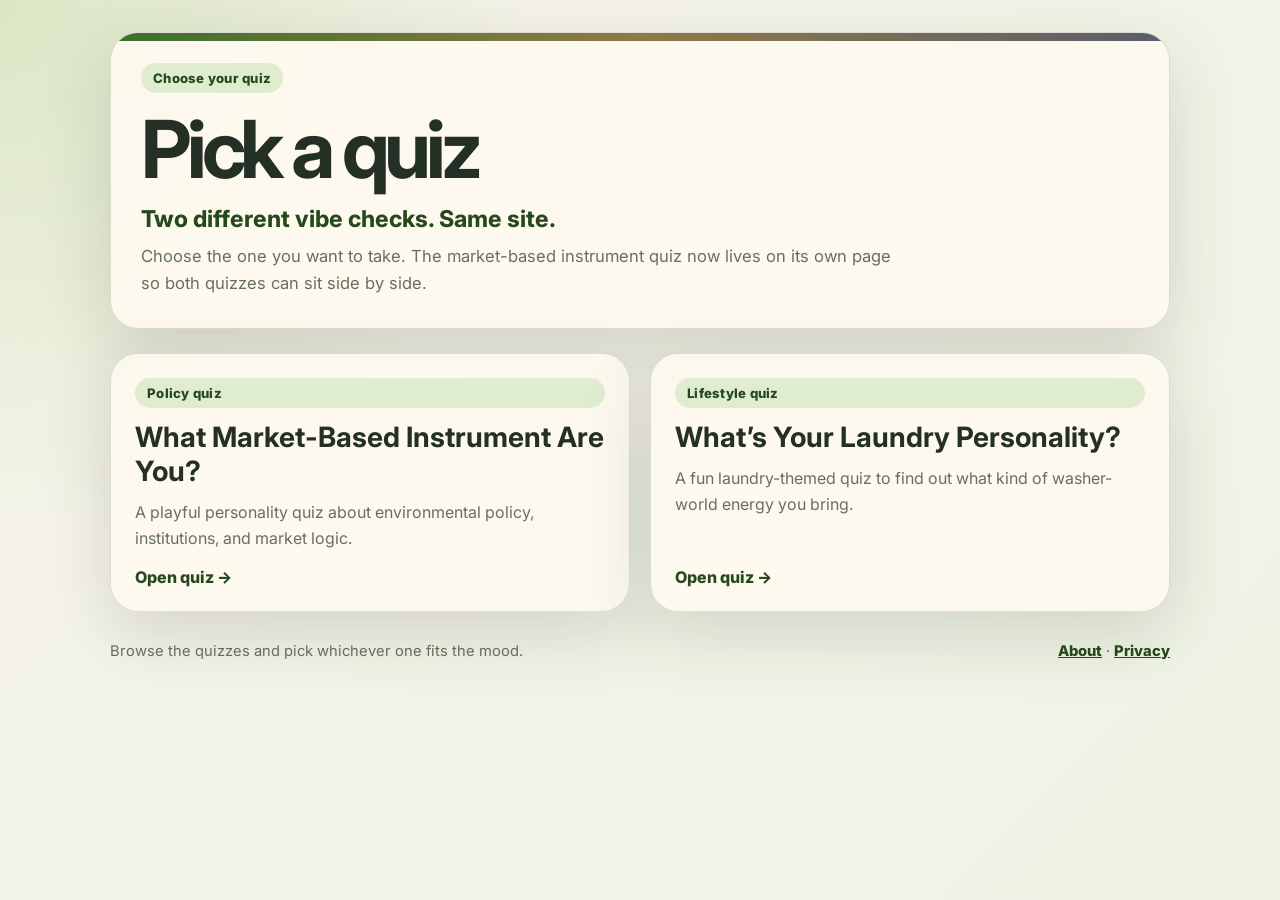
==== index.html @ 35bd8a92 "Show percentage scores in breakdown Add percentage-based score rendering and UI styles. Introduces d" ====
<!DOCTYPE html>
<html lang="en">
  <head>
    <meta charset="UTF-8" />
    <meta name="viewport" content="width=device-width, initial-scale=1.0" />
    <meta name="apple-mobile-web-app-capable" content="yes" />
    <meta name="apple-mobile-web-app-status-bar-style" content="default" />

    <link rel="icon" href="./favicon.ico" type="image/x-icon" />
    <link rel="icon" type="image/png" sizes="32x32" href="/favicon-32x32.png" />
    <link rel="icon" type="image/png" sizes="16x16" href="/favicon-16x16.png" />
    <link rel="apple-touch-icon" sizes="180x180" href="/apple-touch-icon.png" />
    <link rel="manifest" href="/site.webmanifest" />

    <title>Choose a Quiz</title>
    <meta
      name="description"
      content="Choose between the laundry quiz and the market-based instrument quiz."
    />
    <link rel="preconnect" href="https://fonts.googleapis.com" />
    <link rel="preconnect" href="https://fonts.gstatic.com" crossorigin />
    <link
      href="https://fonts.googleapis.com/css2?family=Inter:wght@400;500;600;700;800&display=swap"
      rel="stylesheet"
    />
    <link rel="stylesheet" href="styles.css" />
  </head>
  <body>
    <div class="page-shell">
      <main class="container quiz-hub">
        <section class="hero-card card">
          <div class="hero-accent"></div>
          <div class="hero-topline">
            <span class="pill">Choose your quiz</span>
          </div>
          <h1>Pick a quiz</h1>
          <p class="subtitle">Two different vibe checks. Same site.</p>
          <p class="intro">Choose the one you want to take. The market-based instrument quiz now lives on its own page so both quizzes can sit side by side.</p>
        </section>

        <section class="quiz-choice-grid" aria-label="Quiz choices">
          <a class="card quiz-choice-card" href="./mbi.html">
            <div class="quiz-choice-top">
              <span class="pill">Policy quiz</span>
              <h2>What Market-Based Instrument Are You?</h2>
              <p>A playful personality quiz about environmental policy, institutions, and market logic.</p>
            </div>
            <div class="quiz-choice-arrow">Open quiz →</div>
          </a>

          <a class="card quiz-choice-card" href="./laundry.html">
            <div class="quiz-choice-top">
              <span class="pill">Lifestyle quiz</span>
              <h2>What’s Your Laundry Personality?</h2>
              <p>A fun laundry-themed quiz to find out what kind of washer-world energy you bring.</p>
            </div>
            <div class="quiz-choice-arrow">Open quiz →</div>
          </a>
        </section>
      </main>

      <footer class="site-footer">
        <div>Browse the quizzes and pick whichever one fits the mood.</div>
        <div><a href="./about.html">About</a> · <a href="./privacy.html">Privacy</a></div>
      </footer>
    </div>
  </body>
</html>
---- styles.css ----
:root {
  --bg: #f5f1e8;
  --card: #fffaf0;
  --text: #243025;
  --muted: #66705f;
  --line: rgba(36, 48, 37, 0.14);
  --green: #3d6f2c;
  --green-dark: #26491c;
  --green-soft: #dfeccf;
  --shadow: 0 22px 70px rgba(35, 48, 31, 0.16);
}

* { box-sizing: border-box; }

body {
  margin: 0;
  font-family: Inter, system-ui, -apple-system, BlinkMacSystemFont, "Segoe UI", sans-serif;
  background:
    radial-gradient(circle at top left, rgba(183, 214, 152, 0.45), transparent 34rem),
    linear-gradient(135deg, #f8f4eb 0%, #eef3e4 100%);
  color: var(--text);
}

button, input, textarea { font: inherit; }

.page-shell {
  min-height: 100vh;
  padding: 32px 18px 24px;
  display: flex;
  flex-direction: column;
  gap: 28px;
}

.container {
  width: min(1060px, 100%);
  margin: 0 auto;
  display: grid;
  gap: 24px;
}

.card {
  position: relative;
  overflow: hidden;
  border: 1px solid var(--line);
  border-radius: 28px;
  background: rgba(255, 250, 240, 0.9);
  box-shadow: var(--shadow);
}

.hero-card { padding: 30px; }

.hero-accent {
  position: absolute;
  inset: 0 0 auto 0;
  height: 8px;
  background: linear-gradient(90deg, #3d6f2c, #8e7b46, #5a5e6b);
}

.hero-topline {
  display: flex;
  align-items: center;
  justify-content: space-between;
  gap: 12px;
  flex-wrap: wrap;
  margin-bottom: 18px;
}

.pill {
  display: inline-flex;
  align-items: center;
  border-radius: 999px;
  padding: 7px 12px;
  background: var(--green-soft);
  color: var(--green-dark);
  font-weight: 800;
  font-size: 0.82rem;
  letter-spacing: 0.02em;
}

.link-button {
  border: 0;
  background: transparent;
  color: var(--green-dark);
  font-weight: 800;
  text-decoration: underline;
  cursor: pointer;
  padding: 8px 0;
}

h1 {
  margin: 0;
  max-width: 800px;
  font-size: clamp(2.2rem, 7vw, 5rem);
  line-height: 0.95;
  letter-spacing: -0.065em;
}

.subtitle {
  margin: 18px 0 0;
  max-width: 720px;
  font-size: clamp(1.1rem, 2vw, 1.45rem);
  font-weight: 750;
  color: var(--green-dark);
}

.intro {
  margin: 10px 0 0;
  max-width: 760px;
  color: var(--muted);
  font-size: 1.04rem;
  line-height: 1.65;
}

.hero-actions,
.result-actions {
  display: flex;
  align-items: center;
  flex-wrap: wrap;
  gap: 12px;
  margin-top: 22px;
}

.compact-actions { margin-top: 16px; }

.button {
  border: 0;
  border-radius: 999px;
  padding: 12px 18px;
  font-weight: 850;
  cursor: pointer;
  transition: transform 160ms ease, box-shadow 160ms ease, opacity 160ms ease;
}

.button:hover { transform: translateY(-1px); }
.button:disabled { cursor: not-allowed; opacity: 0.5; transform: none; }

.button-primary {
  color: white;
  background: var(--green-dark);
  box-shadow: 0 10px 24px rgba(38, 73, 28, 0.22);
}

.button-secondary {
  color: var(--green-dark);
  background: rgba(61, 111, 44, 0.12);
}

.status-row {
  margin-top: 16px;
  display: flex;
  align-items: center;
  gap: 10px;
  color: var(--green-dark);
  font-weight: 700;
}

.status-dot {
  width: 10px;
  height: 10px;
  border-radius: 50%;
  background: var(--green);
}

.main-panel,
.result-panel { padding: 26px; }

.question-header {
  display: grid;
  grid-template-columns: 1fr minmax(220px, 320px);
  gap: 24px;
  align-items: start;
  margin-bottom: 22px;
}

.kicker {
  color: var(--green);
  font-size: 0.82rem;
  font-weight: 900;
  text-transform: uppercase;
  letter-spacing: 0.08em;
  margin-bottom: 8px;
}

.question-title {
  margin: 0;
  font-size: clamp(1.6rem, 4vw, 2.6rem);
  letter-spacing: -0.035em;
}

.progress-block { padding-top: 8px; }
.progress-label-row {
  display: flex;
  justify-content: space-between;
  color: var(--muted);
  font-size: 0.9rem;
  font-weight: 800;
  margin-bottom: 8px;
}

.progress-track {
  height: 10px;
  border-radius: 999px;
  background: rgba(36, 48, 37, 0.1);
  overflow: hidden;
}

.progress-fill {
  height: 100%;
  width: 0;
  border-radius: inherit;
  background: var(--green);
  transition: width 220ms ease;
}

.answers-grid {
  display: grid;
  grid-template-columns: repeat(3, minmax(0, 1fr));
  gap: 16px;
}

.answer-card {
  overflow: hidden;
  text-align: left;
  border: 1px solid var(--line);
  border-radius: 24px;
  background: #fffdf7;
  color: inherit;
  cursor: pointer;
  box-shadow: 0 10px 24px rgba(36, 48, 37, 0.08);
  transition: transform 160ms ease, box-shadow 160ms ease, border-color 160ms ease;
}

.answer-card:hover,
.answer-card:focus-visible {
  transform: translateY(-3px);
  border-color: rgba(61, 111, 44, 0.55);
  box-shadow: 0 18px 36px rgba(36, 48, 37, 0.14);
  outline: none;
}

.answer-image {
  width: 100%;
  height: 170px;
  display: block;
  object-fit: cover;
  background: var(--green-soft);
}

.answer-content { padding: 15px; }
.answer-text { margin: 0; font-size: 1.05rem; }
.answer-helper { margin: 8px 0 0; color: var(--muted); font-size: 0.88rem; font-weight: 700; }

.question-footer {
  display: flex;
  align-items: center;
  justify-content: space-between;
  gap: 16px;
  margin-top: 22px;
  border-top: 1px solid var(--line);
  padding-top: 18px;
}

.footer-note { margin: 0; color: var(--muted); font-weight: 650; }

.result-hero {
  padding: 30px;
  border-radius: 24px;
  color: #172114;
  background: linear-gradient(135deg, #dfeccf, #fffaf0);
}

.result-label {
  font-size: 0.82rem;
  font-weight: 900;
  text-transform: uppercase;
  letter-spacing: 0.09em;
  opacity: 0.78;
}

.result-icon { font-size: 2.4rem; margin-top: 10px; }
.result-title { margin: 8px 0 0; font-size: clamp(2rem, 5vw, 4rem); letter-spacing: -0.055em; line-height: 1; }
.result-subtitle { margin: 12px 0 0; font-weight: 850; font-size: 1.2rem; }
.result-description { margin: 14px 0 0; max-width: 820px; line-height: 1.7; }
.result-body { padding-top: 22px; display: grid; gap: 20px; }
.result-section h3 { margin: 0 0 10px; font-size: 1rem; text-transform: uppercase; letter-spacing: 0.06em; color: var(--muted); }
.badge-card {
  display: inline-flex;
  border-radius: 18px;
  padding: 14px 16px;
  background: rgba(61, 111, 44, 0.12);
  font-weight: 900;
  color: var(--green-dark);
}
.fit-list { display: grid; gap: 10px; }
.fit-item {
  padding: 13px 15px;
  border: 1px solid var(--line);
  border-radius: 18px;
  background: rgba(255, 255, 255, 0.45);
}

.score-breakdown { display: grid; gap: 10px; }
.score-row {
  display: grid;
  grid-template-columns: minmax(120px, 220px) 1fr auto;
  gap: 12px;
  align-items: center;
  color: var(--muted);
  font-weight: 750;
}
.score-bar {
  height: 10px;
  border-radius: 999px;
  background: rgba(36, 48, 37, 0.1);
  overflow: hidden;
}
.score-bar-fill {
  height: 100%;
  width: 0;
  border-radius: inherit;
  background: var(--green);
}

.share-feedback { min-height: 1.2em; margin: 0; color: var(--green-dark); font-weight: 750; }

.site-footer {
  width: min(1060px, 100%);
  margin: 0 auto;
  display: flex;
  justify-content: space-between;
  gap: 16px;
  flex-wrap: wrap;
  color: var(--muted);
  font-size: 0.92rem;
  line-height: 1.5;
}

.site-footer a, .prose a { color: var(--green-dark); font-weight: 800; }

.prose-card { padding: 32px; line-height: 1.7; }
.prose-card h1 { font-size: clamp(2rem, 5vw, 3.8rem); margin-bottom: 18px; }
.prose-card h2 { margin: 28px 0 8px; }
.prose-card p, .prose-card li { color: var(--muted); }
.prose-card .back-home { display: inline-block; margin-top: 22px; }

.modal {
  border: 0;
  padding: 0;
  border-radius: 26px;
  background: transparent;
  max-width: min(560px, calc(100vw - 32px));
}
.modal::backdrop { background: rgba(21, 31, 20, 0.45); }
.modal-card {
  position: relative;
  padding: 28px;
  border-radius: 26px;
  background: var(--card);
  box-shadow: var(--shadow);
  line-height: 1.65;
}
.modal-card h2 { margin: 0 0 10px; }
.modal-card p { color: var(--muted); }
.modal-close {
  position: absolute;
  top: 14px;
  right: 14px;
  border: 0;
  border-radius: 999px;
  width: 36px;
  height: 36px;
  cursor: pointer;
  background: rgba(61, 111, 44, 0.12);
  color: var(--green-dark);
  font-size: 1.4rem;
  font-weight: 800;
}

@media (max-width: 860px) {
  .question-header { grid-template-columns: 1fr; }
  .answers-grid { grid-template-columns: repeat(2, minmax(0, 1fr)); }
}

@media (max-width: 580px) {
  .page-shell { padding: 18px 12px; }
  .hero-card, .main-panel, .result-panel, .prose-card { padding: 20px; border-radius: 22px; }
  .answers-grid { grid-template-columns: 1fr; }
  .answer-image { height: 190px; }
  .question-footer, .site-footer { align-items: flex-start; flex-direction: column; }
  .score-row { grid-template-columns: 1fr auto; }
  .score-bar { grid-column: 1 / -1; }
}

.quiz-hub {
  display: grid;
  gap: 1.5rem;
}

.quiz-choice-grid {
  display: grid;
  gap: 1.25rem;
  grid-template-columns: repeat(auto-fit, minmax(260px, 1fr));
}

.quiz-choice-card {
  display: flex;
  flex-direction: column;
  justify-content: space-between;
  gap: 1rem;
  padding: 1.5rem;
  text-decoration: none;
  color: inherit;
  transition: transform 0.18s ease, box-shadow 0.18s ease;
}

.quiz-choice-card:hover,
.quiz-choice-card:focus-visible {
  transform: translateY(-3px);
}

.quiz-choice-top {
  display: grid;
  gap: 0.75rem;
}

.quiz-choice-card h2 {
  margin: 0;
  font-size: clamp(1.35rem, 2.4vw, 1.75rem);
  color: var(--text);
}

.quiz-choice-card p {
  margin: 0;
  color: var(--muted);
  line-height: 1.6;
}

.quiz-choice-arrow {
  font-weight: 800;
  color: var(--green-dark);
}

#question-anchor {
  position: relative;
  top: -8px;
  height: 0;
}

@media (max-width: 580px) {
  .quiz-choice-card { padding: 1.2rem; }
}
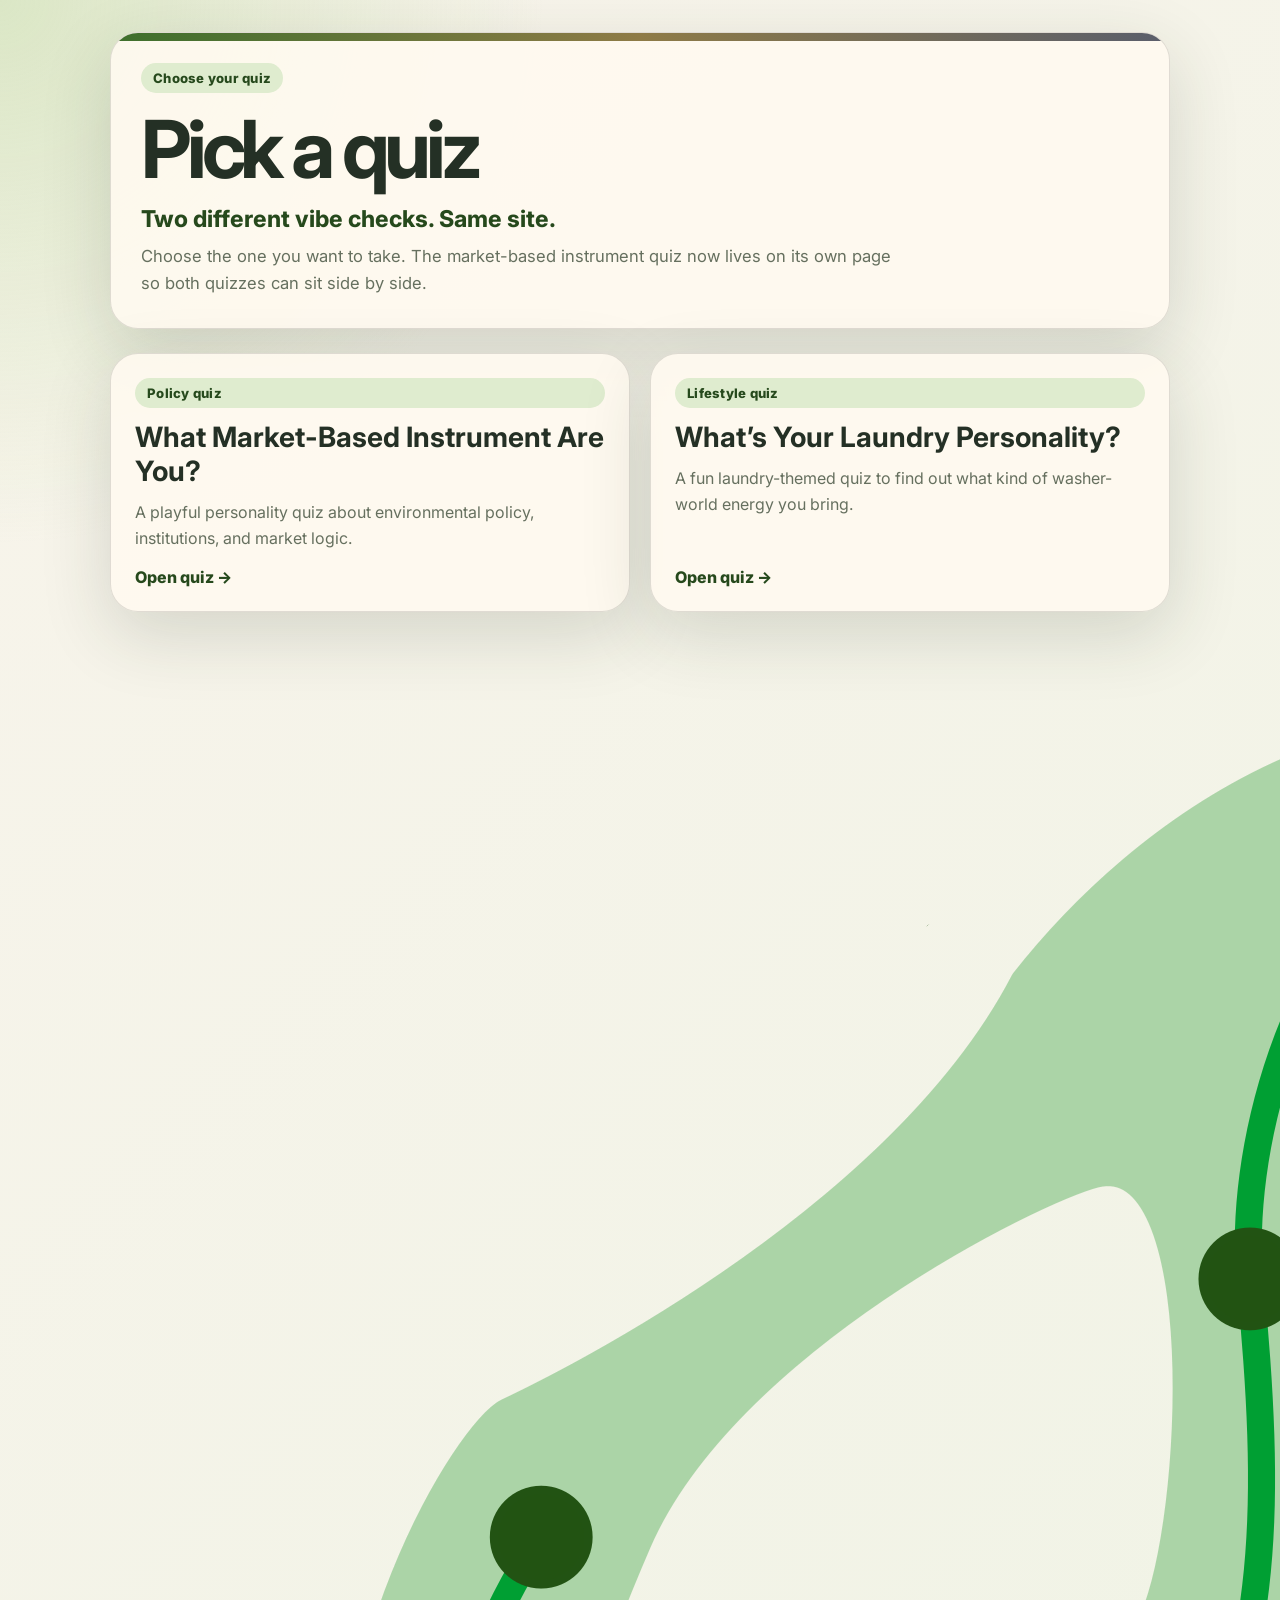
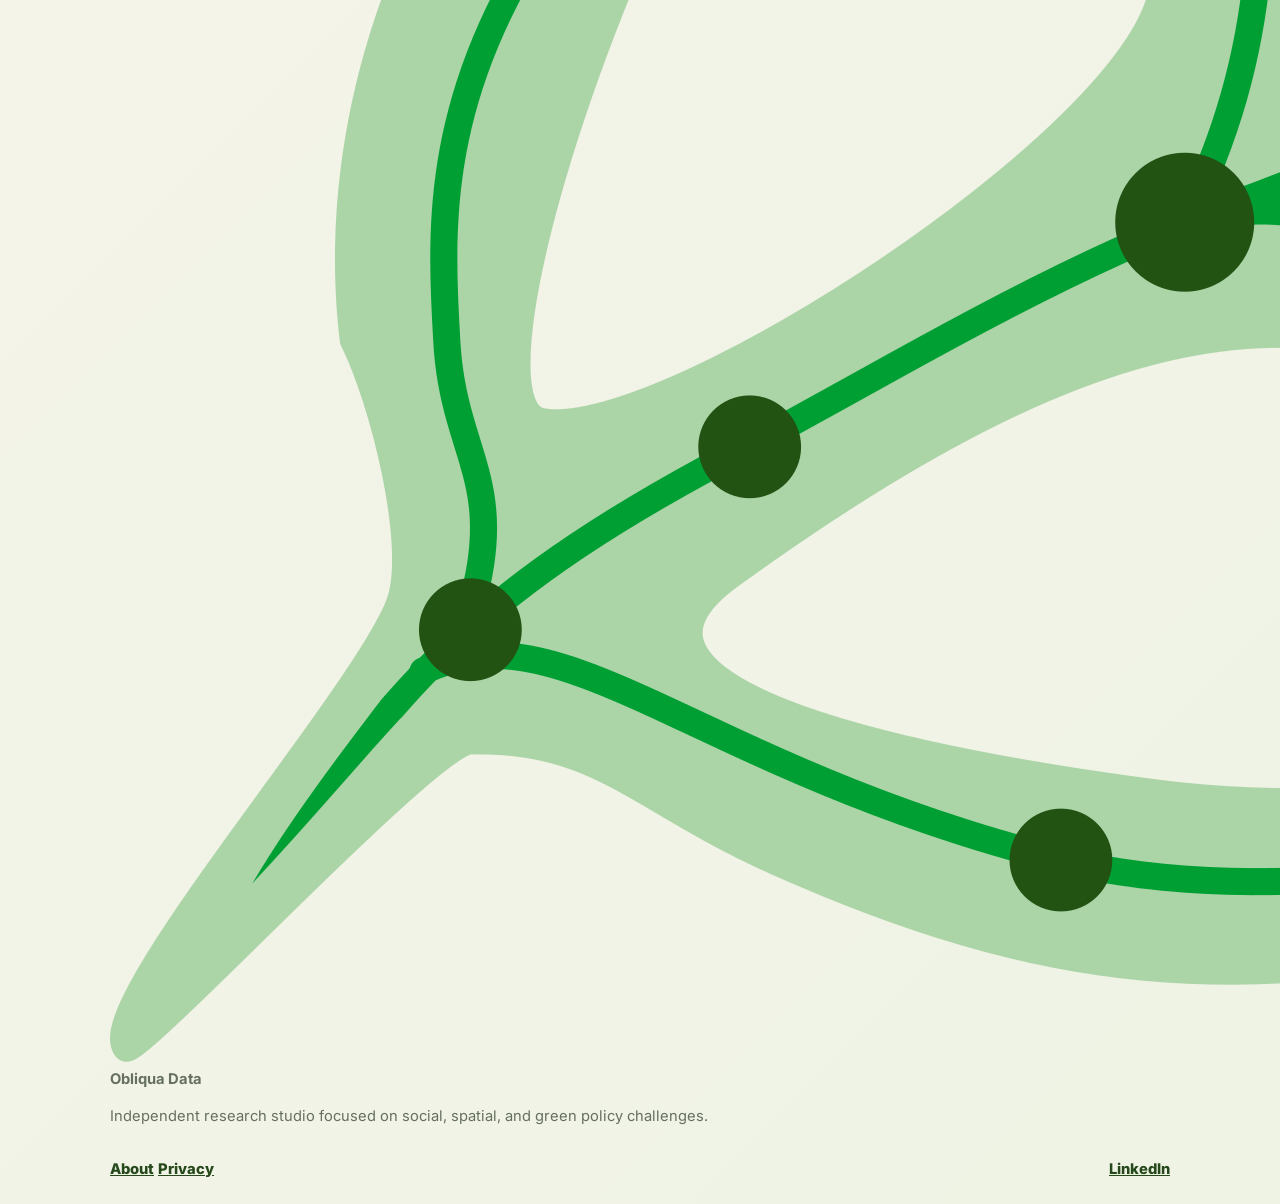
==== commit 366e3c4d: "Update index.html" ====
--- a/index.html
+++ b/index.html
@@ -24,8 +24,23 @@
       rel="stylesheet"
     />
     <link rel="stylesheet" href="styles.css" />
+
+    <!-- Google Tag Manager -->
+    <script>(function(w,d,s,l,i){w[l]=w[l]||[];w[l].push({'gtm.start':
+    new Date().getTime(),event:'gtm.js'});var f=d.getElementsByTagName(s)[0],
+    j=d.createElement(s),dl=l!='dataLayer'?'&l='+l:'';j.async=true;j.src=
+    'https://www.googletagmanager.com/gtm.js?id='+i+dl;f.parentNode.insertBefore(j,f);
+    })(window,document,'script','dataLayer','GTM-KTJGRCZ9');</script>
+    <!-- End Google Tag Manager --> 
+
+    <!-- Start cookieyes banner --> <script id="cookieyes" type="text/javascript" src="https://cdn-cookieyes.com/client_data/622c78eb18abe0d172568cc0e1339be2/script.js"></script> <!-- End cookieyes banner -->
+     
   </head>
   <body>
+    <!-- Google Tag Manager (noscript) -->
+    <noscript><iframe src="https://www.googletagmanager.com/ns.html?id=GTM-KTJGRCZ9"
+    height="0" width="0" style="display:none;visibility:hidden"></iframe></noscript>
+    <!-- End Google Tag Manager (noscript) -->
     <div class="page-shell">
       <main class="container quiz-hub">
         <section class="hero-card card">
@@ -59,10 +74,22 @@
         </section>
       </main>
 
+
       <footer class="site-footer">
-        <div>Browse the quizzes and pick whichever one fits the mood.</div>
-        <div><a href="./about.html">About</a> · <a href="./privacy.html">Privacy</a></div>
-      </footer>
+      <div class="footer-brand">
+        <img src="./assets/logoNoText.png" alt="Obliqua Data logo" class="footer-logo" />
+        <div>
+          <strong>Obliqua Data</strong>
+          <p>Independent research studio focused on social, spatial, and green policy challenges.</p>
+        </div>
+      </div>
+
+      <div class="footer-links">
+        <a href="./about.html">About</a>
+        <a href="./privacy.html">Privacy</a></div>
+        <a href="https://www.linkedin.com/company/obliqua-data" target="_blank" rel="noopener noreferrer">LinkedIn</a>
+      </div>
+    </footer>
     </div>
   </body>
 </html>
--- a/styles.css
+++ b/styles.css
@@ -449,3 +449,130 @@
 @media (max-width: 580px) {
   .quiz-choice-card { padding: 1.2rem; }
 }
+
+
+/* CookieYes banner: match theme */
+.cky-consent-container,
+.cky-consent-container * {
+  font-family: Inter, system-ui, -apple-system, BlinkMacSystemFont, "Segoe UI", sans-serif !important;
+}
+
+.cky-consent-container .cky-consent-bar {
+  background: var(--card) !important;
+  color: var(--text) !important;
+  border: 1px solid var(--border) !important;
+  border-radius: 24px !important;
+  box-shadow: var(--shadow) !important;
+  backdrop-filter: blur(22px) !important;
+}
+
+.cky-consent-container .cky-title,
+.cky-consent-container .cky-notice-des,
+.cky-consent-container [data-cky-tag="powered-by"] {
+  color: var(--text) !important;
+}
+
+.cky-consent-container .cky-notice-des p,
+.cky-consent-container [data-cky-tag="powered-by"] {
+  color: var(--muted) !important;
+}
+
+.cky-consent-container .cky-btn {
+  border-radius: 16px !important;
+  font-weight: 700 !important;
+  padding: 12px 16px !important;
+}
+
+.cky-consent-container .cky-btn-accept {
+  background: linear-gradient(135deg, #5b9440, #3f7d2f) !important;
+  border-color: transparent !important;
+  color: #f8fbf3 !important;
+}
+
+.cky-consent-container .cky-btn-customize,
+.cky-consent-container .cky-btn-reject {
+  background: var(--chip-bg) !important;
+  border-color: var(--chip-border) !important;
+  color: var(--text) !important;
+}
+
+.cky-consent-container .cky-banner-btn-close {
+  background: var(--chip-bg) !important;
+  border: 1px solid var(--chip-border) !important;
+  border-radius: 999px !important;
+}
+
+.cky-consent-container .cky-banner-btn-close img {
+  filter: invert(22%) sepia(21%) saturate(1125%) hue-rotate(61deg) brightness(92%) contrast(87%) !important;
+}
+
+/* Light theme */
+.cky-modal .cky-preference-center,
+.cky-modal .cky-footer-wrapper {
+  background: rgba(252, 248, 239, 0.97) !important;
+  border-color: rgba(50, 95, 34, 0.14) !important;
+}
+
+.cky-modal .cky-accordion,
+.cky-modal .cky-audit-table {
+  background: rgba(255, 251, 243, 0.82) !important;
+  border-color: rgba(50, 95, 34, 0.14) !important;
+}
+
+.cky-modal .cky-btn-accept,
+.cky-modal .cky-btn-preferences {
+  background: linear-gradient(135deg, #5b9440, #3f7d2f) !important;
+  color: #f8fbf3 !important;
+}
+
+.cky-modal .cky-policy,
+.cky-modal .cky-show-desc-btn {
+  color: #3f7d2f !important;
+}
+
+.cky-modal .cky-btn-close img {
+  filter: invert(22%) sepia(21%) saturate(1125%) hue-rotate(61deg) brightness(92%) contrast(87%) !important;
+}
+
+.cky-modal .cky-footer-shadow {
+  background: linear-gradient(180deg, rgba(252, 248, 239, 0), rgba(252, 248, 239, 0.97) 100%) !important;
+}
+
+.cky-modal .cky-preference-center,
+.cky-modal .cky-footer-wrapper {
+  background: rgba(252, 248, 239, 0.97) !important;
+  border-color: rgba(50, 95, 34, 0.14) !important;
+}
+
+.cky-modal .cky-accordion,
+.cky-modal .cky-audit-table {
+  background: rgba(255, 251, 243, 0.82) !important;
+  border-color: rgba(50, 95, 34, 0.14) !important;
+}
+
+.cky-modal .cky-btn-accept,
+.cky-modal .cky-btn-preferences {
+  background: linear-gradient(135deg, #5b9440, #3f7d2f) !important;
+  color: #f8fbf3 !important;
+}
+
+.cky-modal .cky-policy,
+.cky-modal .cky-show-desc-btn {
+  color: #3f7d2f !important;
+}
+
+.cky-modal .cky-btn-close img {
+  filter: invert(22%) sepia(21%) saturate(1125%) hue-rotate(61deg) brightness(92%) contrast(87%) !important;
+}
+
+.cky-modal .cky-footer-shadow {
+  background: linear-gradient(180deg, rgba(252, 248, 239, 0), rgba(252, 248, 239, 0.97) 100%) !important;
+}
+
+.cky-modal {
+  background: transparent !important;
+}
+
+body {
+  cursor: url("./assets/cursor.png") 0 0, auto;
+}
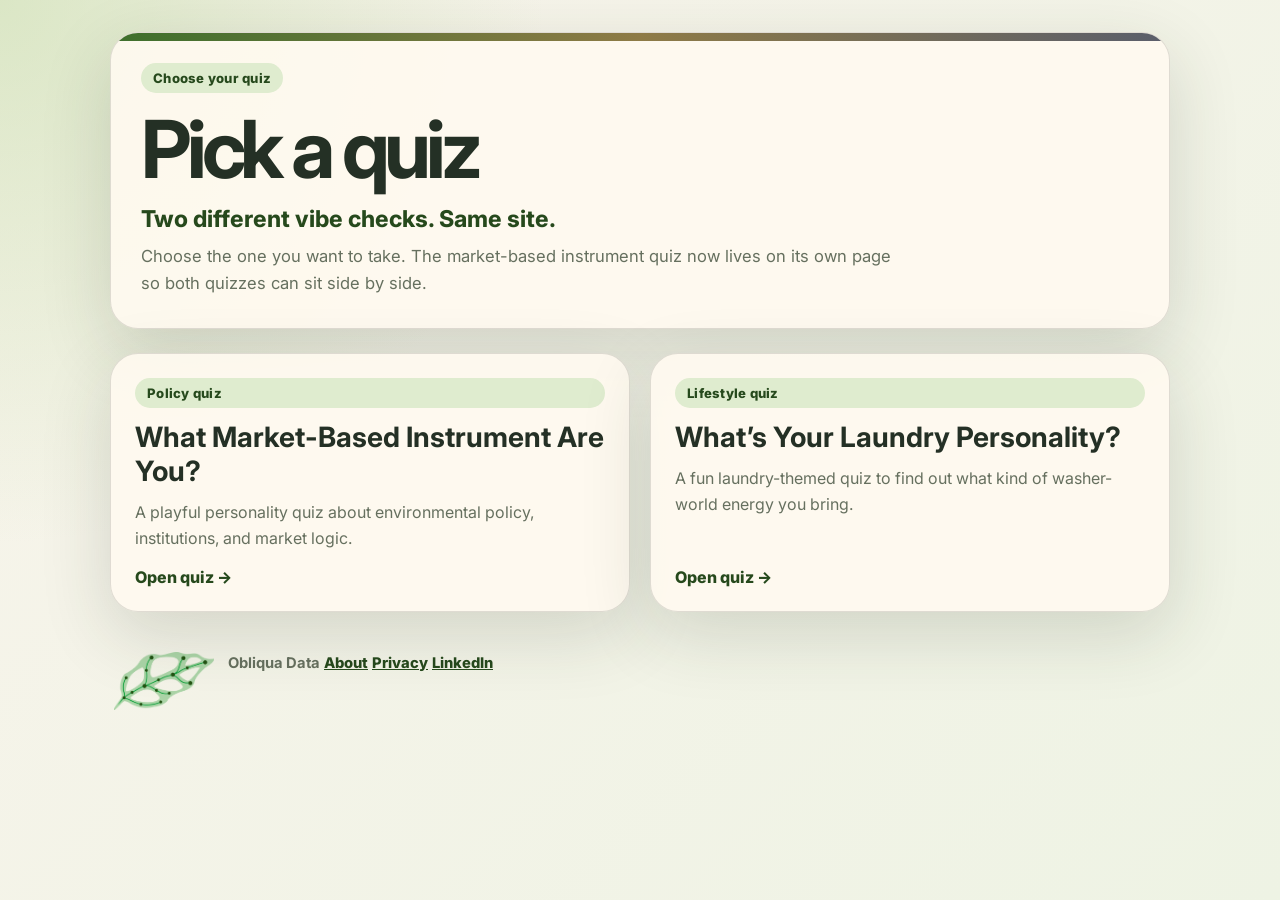
==== commit c015f07c: "Update index.html" ====
--- a/index.html
+++ b/index.html
@@ -80,14 +80,10 @@
         <img src="./assets/logoNoText.png" alt="Obliqua Data logo" class="footer-logo" />
         <div>
           <strong>Obliqua Data</strong>
-          <p>Independent research studio focused on social, spatial, and green policy challenges.</p>
+          <a href="./about.html">About</a>
+          <a href="./privacy.html">Privacy</a>
+          <a href="https://www.linkedin.com/company/obliqua-data" target="_blank" rel="noopener noreferrer">LinkedIn</a>
         </div>
-      </div>
-
-      <div class="footer-links">
-        <a href="./about.html">About</a>
-        <a href="./privacy.html">Privacy</a></div>
-        <a href="https://www.linkedin.com/company/obliqua-data" target="_blank" rel="noopener noreferrer">LinkedIn</a>
       </div>
     </footer>
     </div>
--- a/styles.css
+++ b/styles.css
@@ -575,4 +575,42 @@
 
 body {
   cursor: url("./assets/cursor.png") 0 0, auto;
+}
+
+.site-footer p {
+  color: var(--muted);
+  line-height: 1.7;
+}
+
+.site-footer {
+  display: flex;
+  align-items: flex-start;
+  justify-content: space-between;
+  gap: 24px;
+  padding: 12px 4px 0;
+}
+
+.site-footer{
+  flex-direction: column;
+  align-items: flex-start;
+}
+
+.footer-brand {
+  display: flex;
+  align-items: flex-start;
+  gap: 14px;
+}
+
+.footer-logo {
+  width: 100px;
+  height: auto;
+  object-fit: contain;
+  flex: 0 0 auto;
+}
+
+@media (max-width: 640px) {
+  .footer-logo {
+    width: 100px;
+    height: auto;
+  }
 }
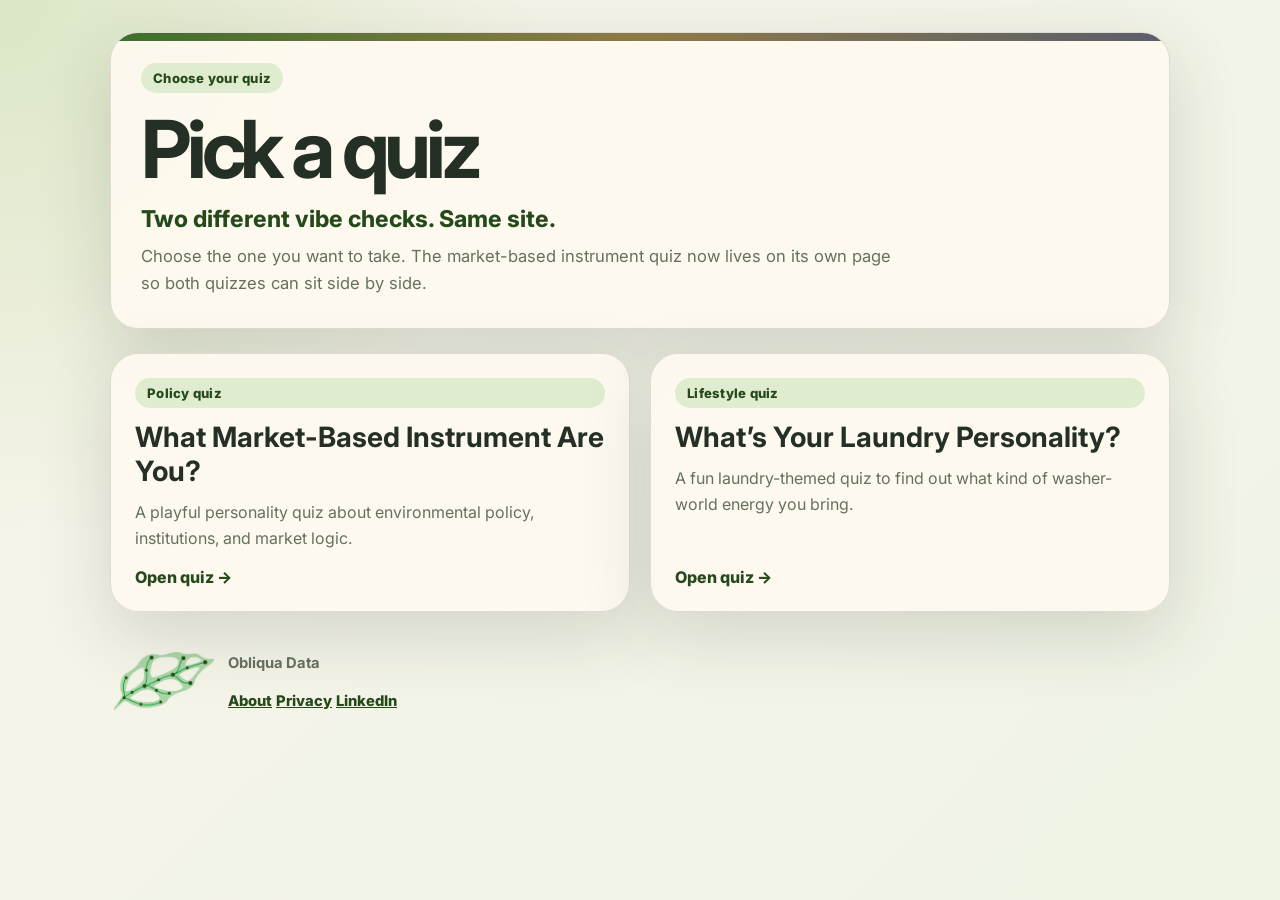
==== commit b8c49741: "Update index.html" ====
--- a/index.html
+++ b/index.html
@@ -80,9 +80,11 @@
         <img src="./assets/logoNoText.png" alt="Obliqua Data logo" class="footer-logo" />
         <div>
           <strong>Obliqua Data</strong>
+          <p>
           <a href="./about.html">About</a>
           <a href="./privacy.html">Privacy</a>
           <a href="https://www.linkedin.com/company/obliqua-data" target="_blank" rel="noopener noreferrer">LinkedIn</a>
+          </p>
         </div>
       </div>
     </footer>
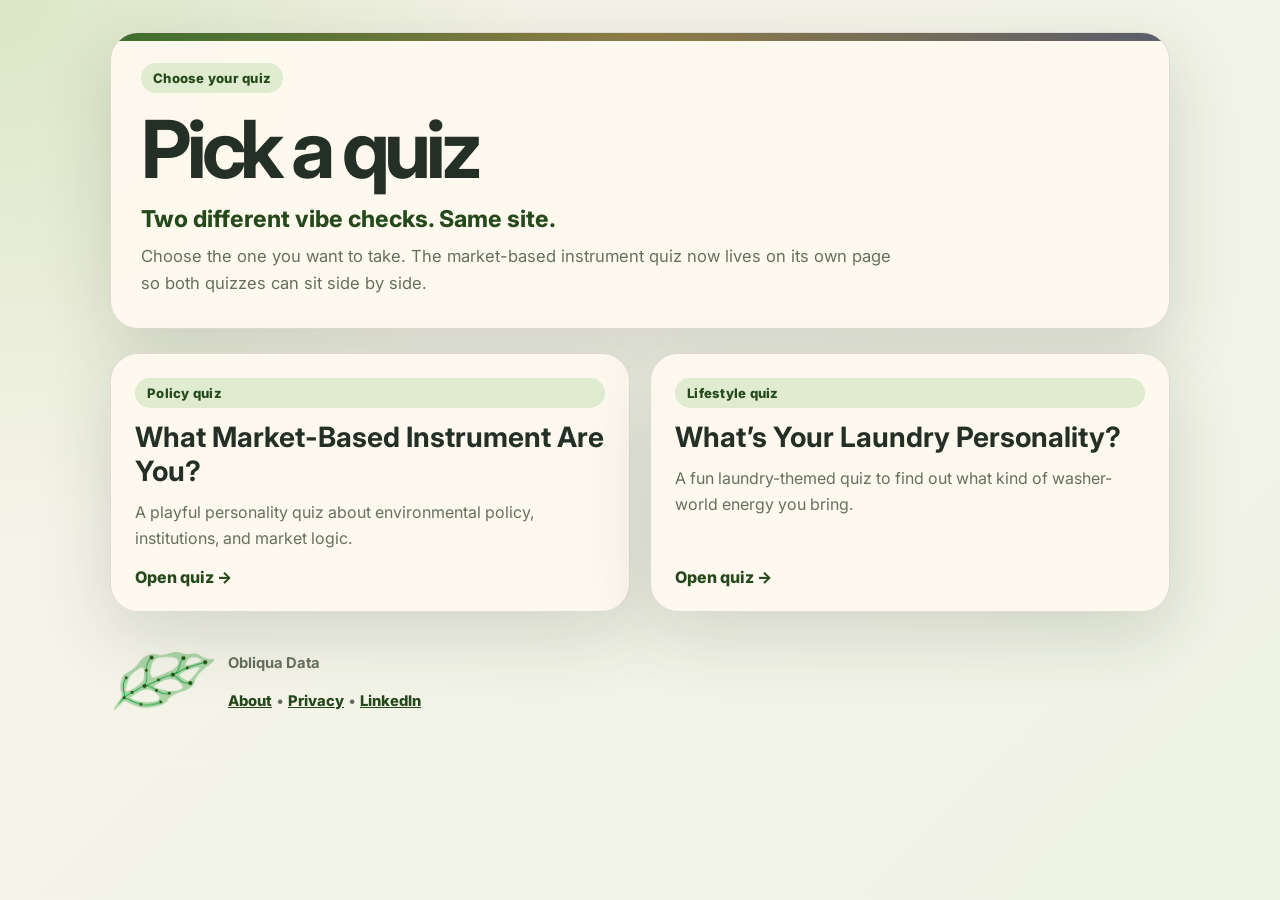
==== commit fb3bc98d: "Update index.html" ====
--- a/index.html
+++ b/index.html
@@ -81,8 +81,8 @@
         <div>
           <strong>Obliqua Data</strong>
           <p>
-          <a href="./about.html">About</a>
-          <a href="./privacy.html">Privacy</a>
+          <a href="./about.html">About</a> • 
+          <a href="./privacy.html">Privacy</a> • 
           <a href="https://www.linkedin.com/company/obliqua-data" target="_blank" rel="noopener noreferrer">LinkedIn</a>
           </p>
         </div>
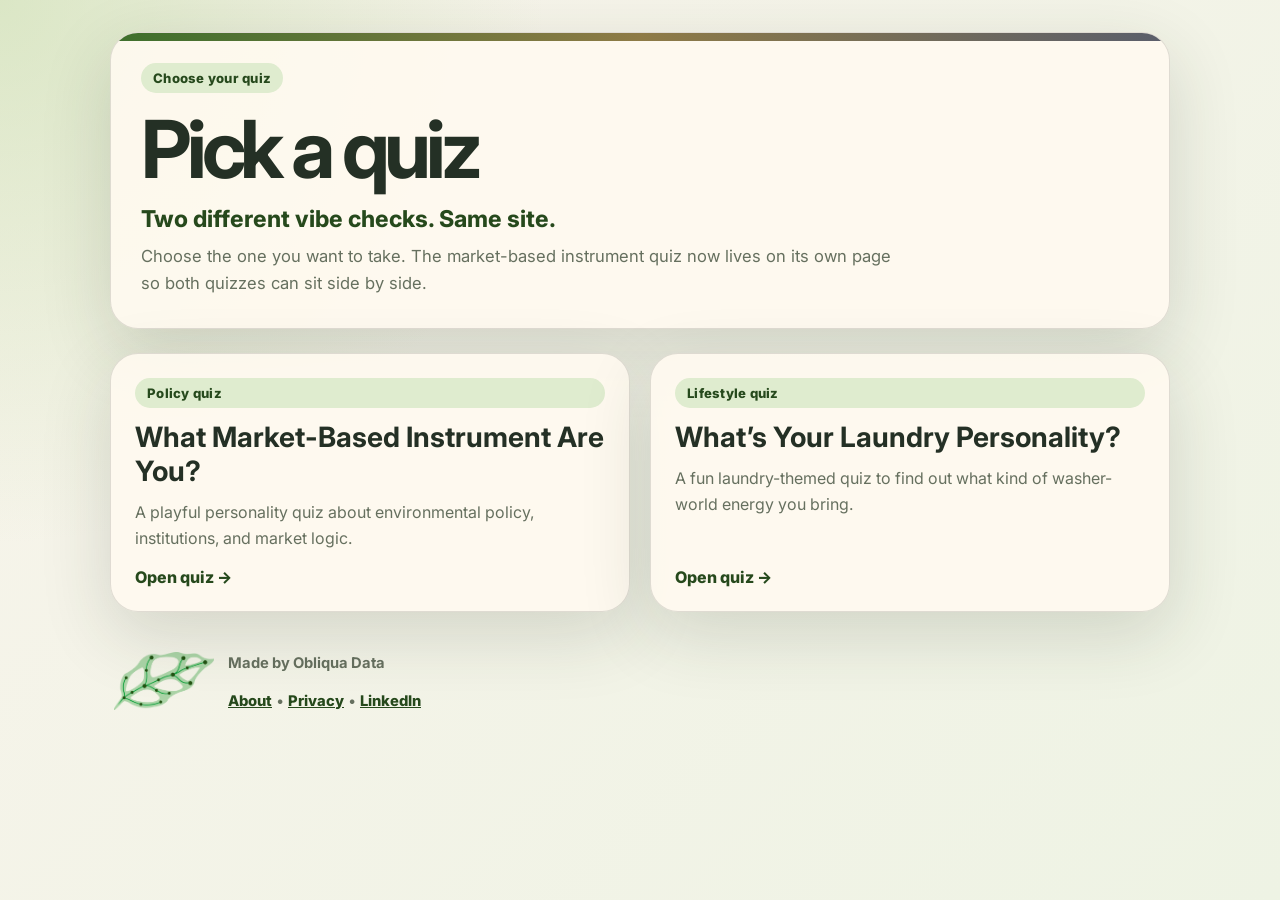
==== commit 977ab067: "Update index.html" ====
--- a/index.html
+++ b/index.html
@@ -79,7 +79,7 @@
       <div class="footer-brand">
         <img src="./assets/logoNoText.png" alt="Obliqua Data logo" class="footer-logo" />
         <div>
-          <strong>Obliqua Data</strong>
+          <strong>Made by Obliqua Data</strong>
           <p>
           <a href="./about.html">About</a> • 
           <a href="./privacy.html">Privacy</a> • 
